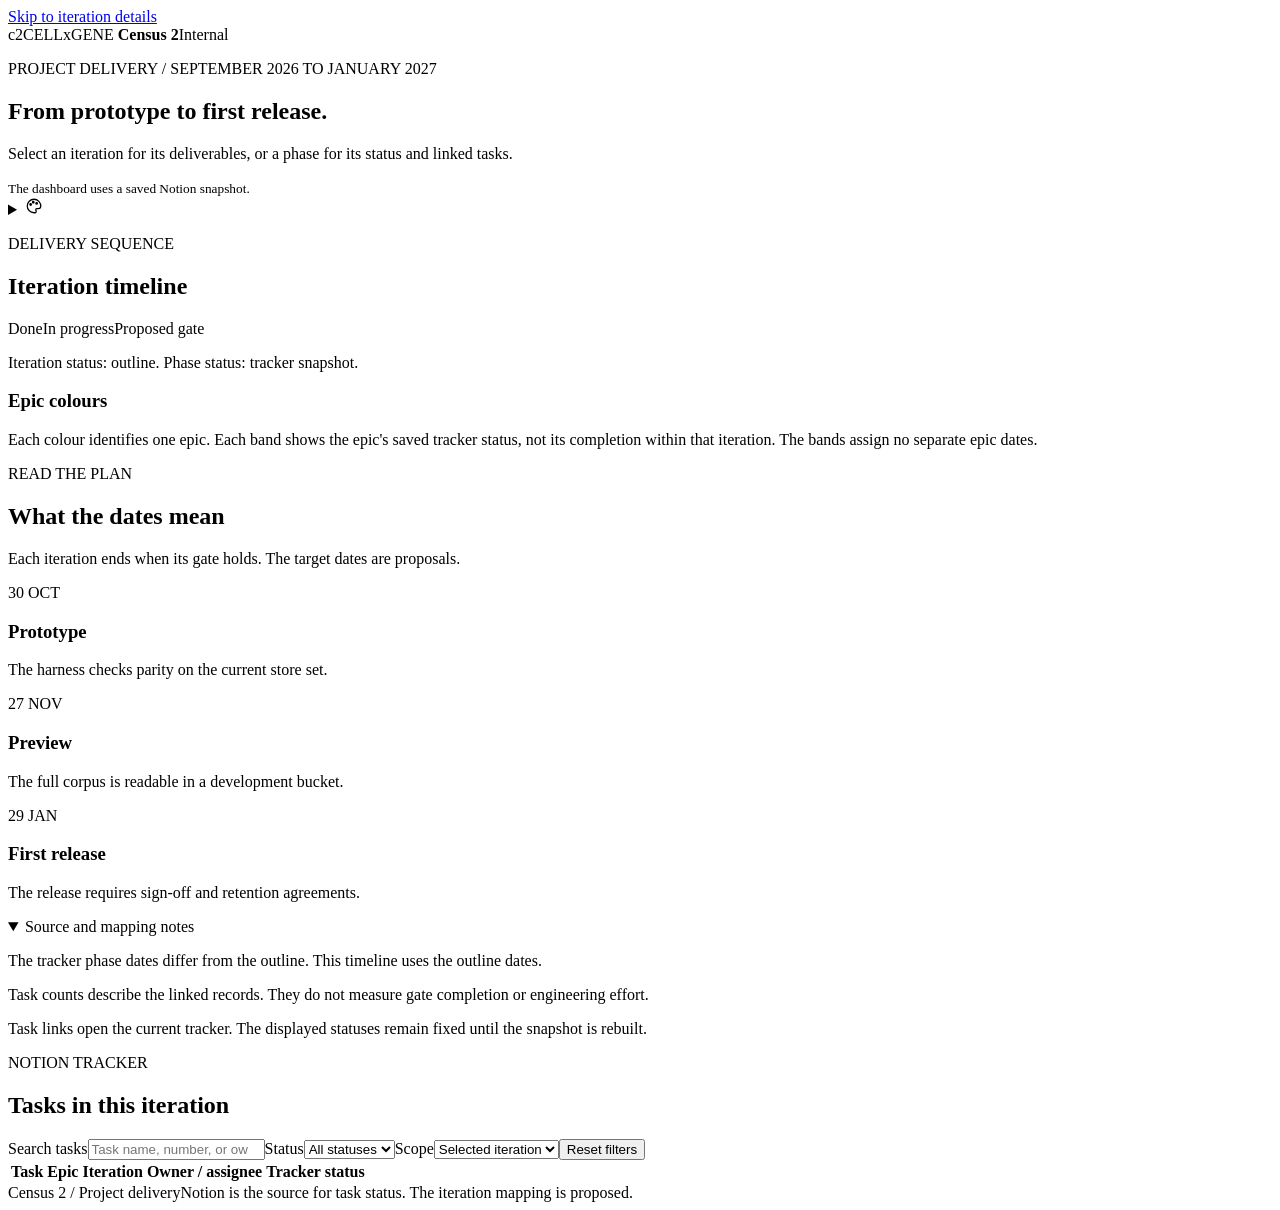
==== dashboard/template.html @ 2c7ff490 "Use icons for phase statuses in the timeline" ====
<!doctype html>
<html lang="en" data-theme="midnight">
<head>
  <meta charset="utf-8">
  <meta name="viewport" content="width=device-width, initial-scale=1">
  <meta name="color-scheme" content="light dark">
  <title>Census 2 | Project timeline</title>
  <style>/*__CSS__*/</style>
</head>
<body>
  <a class="skip" href="#iteration-detail">Skip to iteration details</a>
  <header class="topbar">
    <div class="brand"><span class="brand-mark" aria-hidden="true">c2</span><span>CELLxGENE <b>Census 2</b></span><span class="internal">Internal</span></div>
    <nav aria-label="Project sources" id="source-links"></nav>
  </header>
  <main>
    <section class="intro">
      <div><p class="eyebrow">PROJECT DELIVERY / SEPTEMBER 2026 TO JANUARY 2027</p><h1>From prototype to first release.</h1><p class="lede">Select an iteration for its deliverables, or a phase for its status and linked tasks.</p></div>
      <div class="snapshot"><span class="snapshot-dot"></span><div><strong id="snapshot-date"></strong><small id="snapshot-age">The dashboard uses a saved Notion snapshot.</small></div></div>
    </section>
    <details class="appearance-settings">
      <summary aria-label="Colour settings" title="Colour settings"><svg width="18" height="18" viewBox="0 0 24 24" fill="none" stroke="currentColor" stroke-width="1.7" aria-hidden="true"><path d="M12 3a9 9 0 1 0 0 18h1a2 2 0 0 0 1.6-3.2 1.5 1.5 0 0 1 1.2-2.4H18a3 3 0 0 0 3-3A9 9 0 0 0 12 3Z"/><circle cx="7.5" cy="10" r="1"/><circle cx="11" cy="7" r="1"/><circle cx="15.5" cy="8.5" r="1"/></svg></summary>
      <div class="appearance-controls">
        <div class="theme-toolbar"><div class="palette-controls" role="group" aria-label="Dashboard theme"><span class="palette-label">Dashboard theme</span><div id="theme-options"></div></div><p id="theme-description" aria-live="polite"></p></div>
        <div class="palette-toolbar"><div class="palette-controls" role="group" aria-label="Epic colours"><span class="palette-label">Epic colours</span><div id="palette-options"></div></div><p id="palette-description" aria-live="polite"></p></div>
      </div>
    </details>
    <div class="summary" id="summary"></div>
    <section class="timeline-panel" aria-labelledby="timeline-heading">
      <div class="section-heading"><div><p class="eyebrow">DELIVERY SEQUENCE</p><h2 id="timeline-heading">Iteration timeline</h2></div><div class="legend"><span><i class="dot done"></i>Done</span><span><i class="dot current"></i>In progress</span><span><i class="diamond"></i>Proposed gate</span></div></div>
      <div class="phase-status-key" id="phase-status-key" aria-label="Phase status icons"></div>
      <div class="timeline-scroll"><div class="timeline" id="timeline"></div></div>
      <div class="timeline-foot"><p id="schedule-note"></p><span>Iteration status: outline. Phase status: tracker snapshot.</span></div>
      <div class="epic-key"><h3>Epic colours</h3><p>Each colour identifies one epic. Each band shows the epic's saved tracker status, not its completion within that iteration. The bands assign no separate epic dates.</p><div id="epic-legend" class="epic-legend" aria-label="Epic colour legend"></div></div>
    </section>
    <div class="workspace">
      <section class="detail-panel" id="iteration-detail" tabindex="-1" aria-labelledby="detail-title"></section>
      <aside class="context-panel" aria-labelledby="context-title">
        <p class="eyebrow">READ THE PLAN</p><h2 id="context-title">What the dates mean</h2>
        <p>Each iteration ends when its gate holds. The target dates are proposals.</p>
        <div class="checkpoint"><span class="checkpoint-date">30 OCT</span><div><h3>Prototype</h3><p>The harness checks parity on the current store set.</p></div></div>
        <div class="checkpoint"><span class="checkpoint-date">27 NOV</span><div><h3>Preview</h3><p>The full corpus is readable in a development bucket.</p></div></div>
        <div class="checkpoint"><span class="checkpoint-date">29 JAN</span><div><h3>First release</h3><p>The release requires sign-off and retention agreements.</p></div></div>
        <details open class="source-note"><summary>Source and mapping notes</summary><p id="mapping-note"></p><p>The tracker phase dates differ from the outline. This timeline uses the outline dates.</p><p>Task counts describe the linked records. They do not measure gate completion or engineering effort.</p><p>Task links open the current tracker. The displayed statuses remain fixed until the snapshot is rebuilt.</p></details>
      </aside>
    </div>
    <section class="task-panel" aria-labelledby="tasks-heading">
      <div class="section-heading"><div><p class="eyebrow">NOTION TRACKER</p><h2 id="tasks-heading">Tasks in this iteration</h2></div><span id="task-count" class="count" aria-live="polite"></span></div>
      <div class="filters"><label class="search">Search tasks<input type="search" id="search" placeholder="Task name, number, or owner"></label><label>Status<select id="status"><option value="all">All statuses</option><option>Done</option><option>In Progress</option><option>In Review</option><option>Backlog</option></select></label><label>Scope<select id="scope"><option value="selection">Selected iteration</option><option value="all">All iterations</option></select></label><button type="button" id="reset">Reset filters</button></div>
      <div class="table-scroll"><table><thead><tr><th scope="col">Task</th><th scope="col">Epic</th><th scope="col">Iteration</th><th scope="col">Owner / assignee</th><th scope="col">Tracker status</th></tr></thead><tbody id="tasks"></tbody></table></div>
      <p id="empty" class="empty" hidden>No tasks match these filters.</p>
    </section>
    <footer><span>Census 2 / Project delivery</span><span>Notion is the source for task status. The iteration mapping is proposed.</span></footer>
  </main>
  <dialog id="phase-drawer" class="phase-drawer" aria-labelledby="phase-title">
    <div class="drawer-header"><span class="eyebrow">PHASE DETAILS</span><button type="button" id="close-phase" aria-label="Close phase details" title="Close phase details" autofocus>×</button></div>
    <div id="phase-detail" class="drawer-body"></div>
  </dialog>
  <noscript><p class="empty">Enable JavaScript to use the timeline. Read the linked presentation outline in Notion for the plan.</p></noscript>
  <script type="application/json" id="project-data">/*__DATA__*/</script>
  <script type="application/json" id="palette-data">/*__PALETTES__*/</script>
  <script>/*__SCRIPT__*/</script>
</body>
</html>
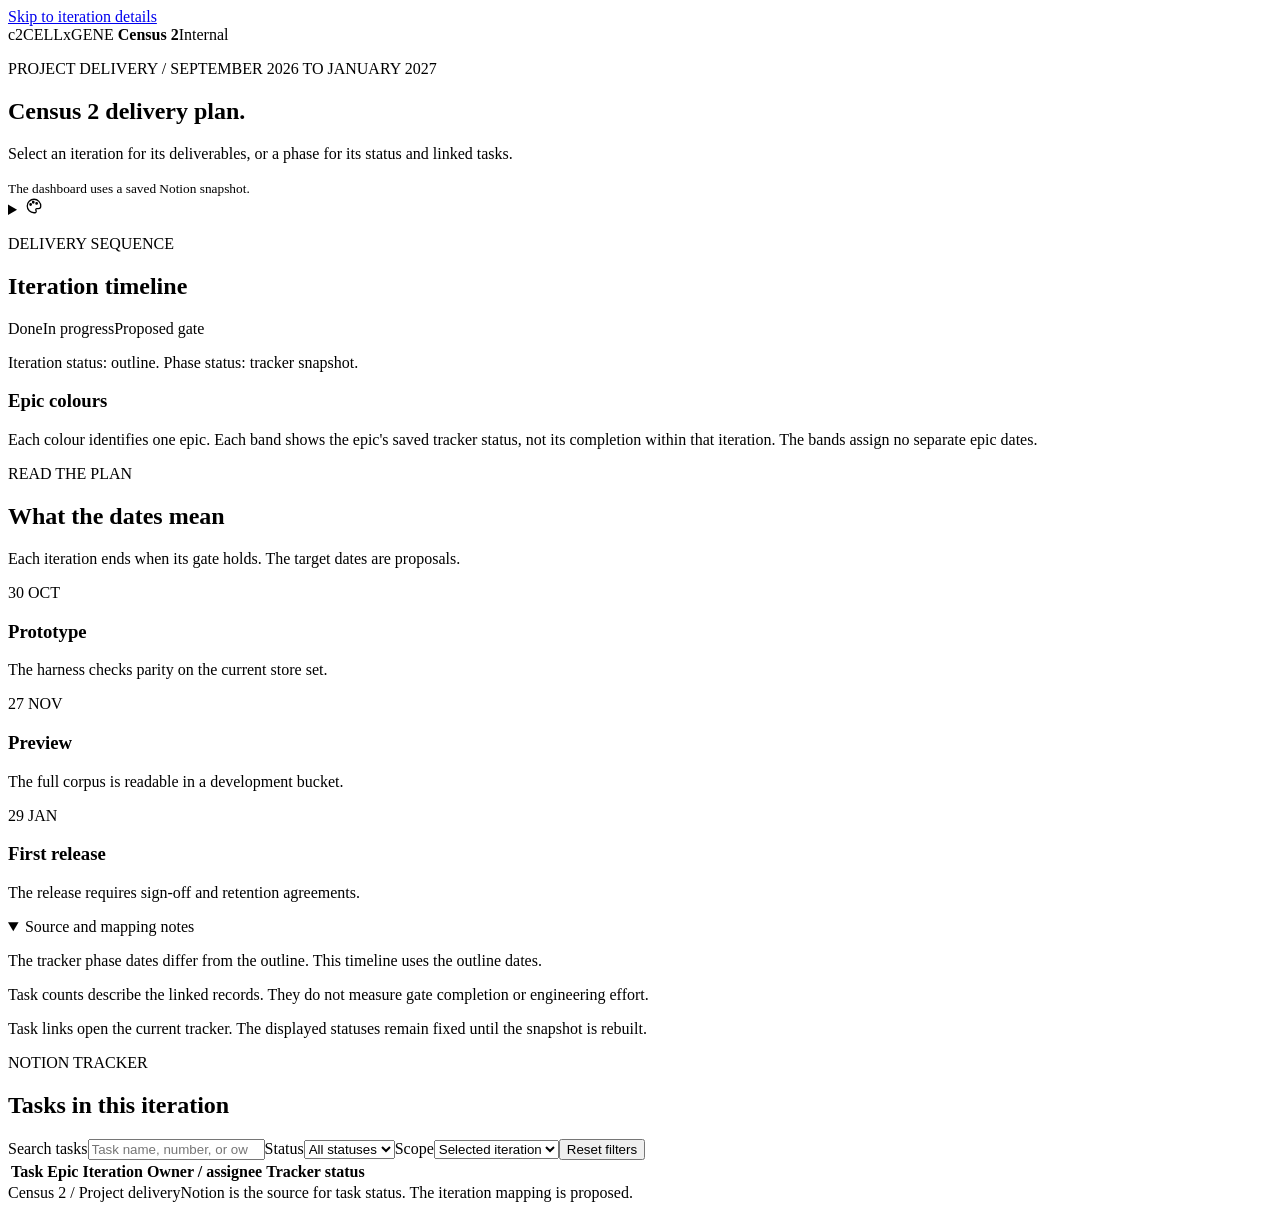
==== commit 327fab50: "Use a flat square-edged dashboard layout" ====
--- a/dashboard/template.html
+++ b/dashboard/template.html
@@ -15,7 +15,7 @@
   </header>
   <main>
     <section class="intro">
-      <div><p class="eyebrow">PROJECT DELIVERY / SEPTEMBER 2026 TO JANUARY 2027</p><h1>From prototype to first release.</h1><p class="lede">Select an iteration for its deliverables, or a phase for its status and linked tasks.</p></div>
+      <div><p class="eyebrow">PROJECT DELIVERY / SEPTEMBER 2026 TO JANUARY 2027</p><h1>Census 2 delivery plan.</h1><p class="lede">Select an iteration for its deliverables, or a phase for its status and linked tasks.</p></div>
       <div class="snapshot"><span class="snapshot-dot"></span><div><strong id="snapshot-date"></strong><small id="snapshot-age">The dashboard uses a saved Notion snapshot.</small></div></div>
     </section>
     <details class="appearance-settings">
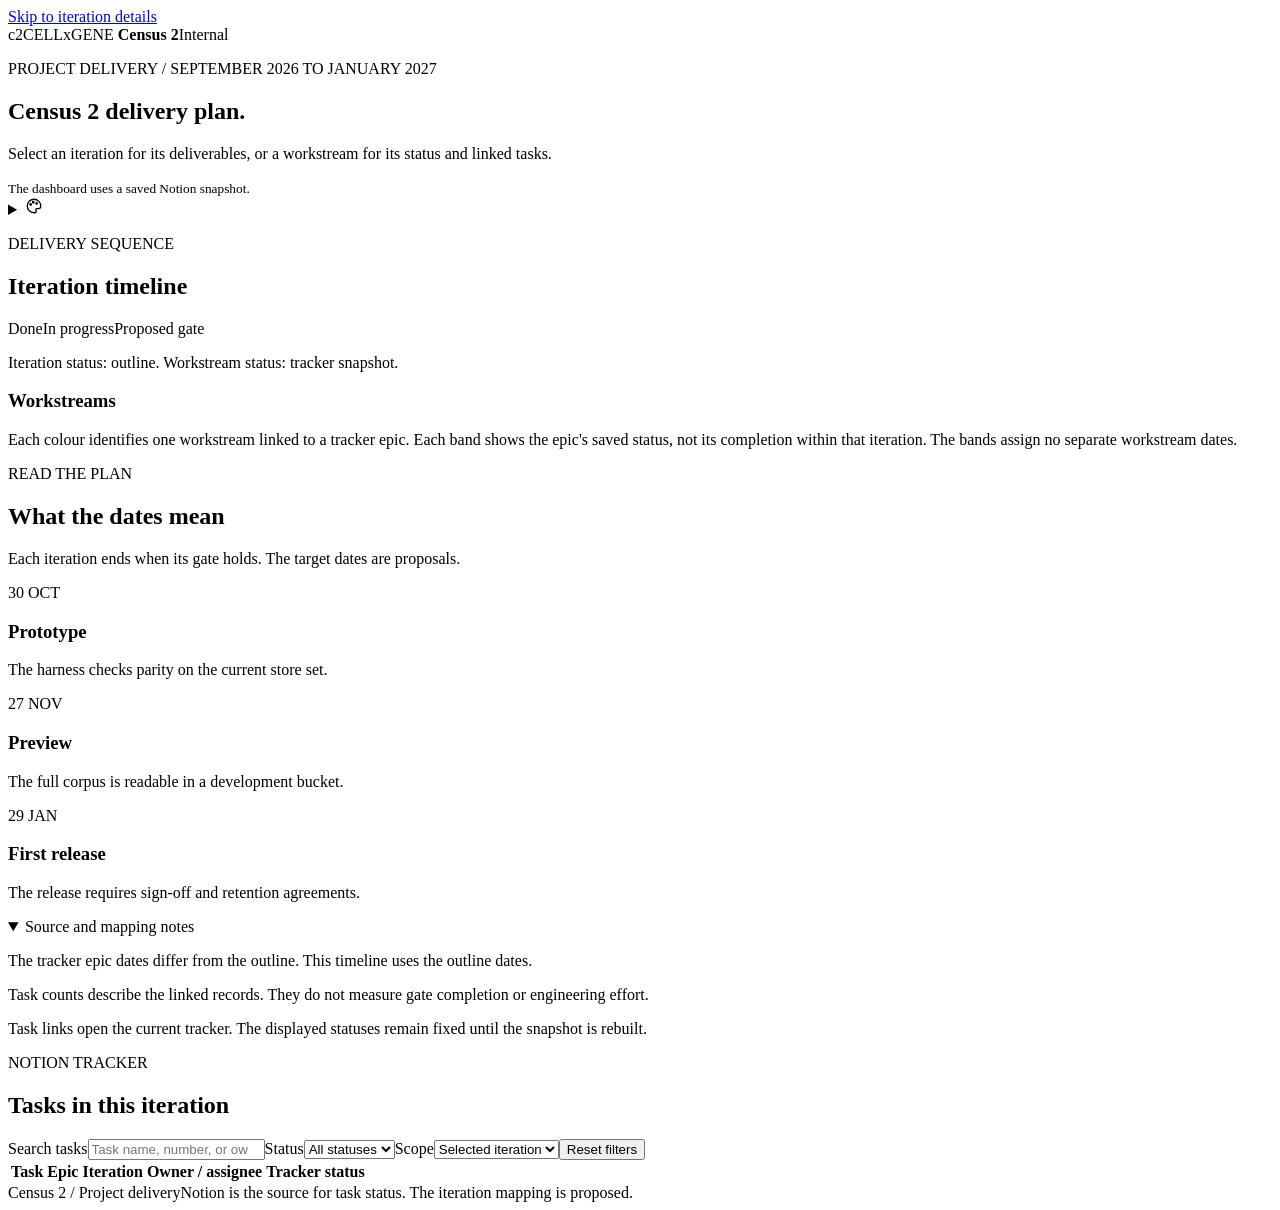
==== commit f22e4cf3: "Name dashboard bands as workstreams" ====
--- a/dashboard/template.html
+++ b/dashboard/template.html
@@ -15,23 +15,23 @@
   </header>
   <main>
     <section class="intro">
-      <div><p class="eyebrow">PROJECT DELIVERY / SEPTEMBER 2026 TO JANUARY 2027</p><h1>Census 2 delivery plan.</h1><p class="lede">Select an iteration for its deliverables, or a phase for its status and linked tasks.</p></div>
+      <div><p class="eyebrow">PROJECT DELIVERY / SEPTEMBER 2026 TO JANUARY 2027</p><h1>Census 2 delivery plan.</h1><p class="lede">Select an iteration for its deliverables, or a workstream for its status and linked tasks.</p></div>
       <div class="snapshot"><span class="snapshot-dot"></span><div><strong id="snapshot-date"></strong><small id="snapshot-age">The dashboard uses a saved Notion snapshot.</small></div></div>
     </section>
     <details class="appearance-settings">
       <summary aria-label="Colour settings" title="Colour settings"><svg width="18" height="18" viewBox="0 0 24 24" fill="none" stroke="currentColor" stroke-width="1.7" aria-hidden="true"><path d="M12 3a9 9 0 1 0 0 18h1a2 2 0 0 0 1.6-3.2 1.5 1.5 0 0 1 1.2-2.4H18a3 3 0 0 0 3-3A9 9 0 0 0 12 3Z"/><circle cx="7.5" cy="10" r="1"/><circle cx="11" cy="7" r="1"/><circle cx="15.5" cy="8.5" r="1"/></svg></summary>
       <div class="appearance-controls">
         <div class="theme-toolbar"><div class="palette-controls" role="group" aria-label="Dashboard theme"><span class="palette-label">Dashboard theme</span><div id="theme-options"></div></div><p id="theme-description" aria-live="polite"></p></div>
-        <div class="palette-toolbar"><div class="palette-controls" role="group" aria-label="Epic colours"><span class="palette-label">Epic colours</span><div id="palette-options"></div></div><p id="palette-description" aria-live="polite"></p></div>
+        <div class="palette-toolbar"><div class="palette-controls" role="group" aria-label="Workstream colours"><span class="palette-label">Workstream colours</span><div id="palette-options"></div></div><p id="palette-description" aria-live="polite"></p></div>
       </div>
     </details>
     <div class="summary" id="summary"></div>
     <section class="timeline-panel" aria-labelledby="timeline-heading">
       <div class="section-heading"><div><p class="eyebrow">DELIVERY SEQUENCE</p><h2 id="timeline-heading">Iteration timeline</h2></div><div class="legend"><span><i class="dot done"></i>Done</span><span><i class="dot current"></i>In progress</span><span><i class="diamond"></i>Proposed gate</span></div></div>
-      <div class="phase-status-key" id="phase-status-key" aria-label="Phase status icons"></div>
+      <div class="workstream-status-key" id="workstream-status-key" aria-label="Workstream status icons"></div>
       <div class="timeline-scroll"><div class="timeline" id="timeline"></div></div>
-      <div class="timeline-foot"><p id="schedule-note"></p><span>Iteration status: outline. Phase status: tracker snapshot.</span></div>
-      <div class="epic-key"><h3>Epic colours</h3><p>Each colour identifies one epic. Each band shows the epic's saved tracker status, not its completion within that iteration. The bands assign no separate epic dates.</p><div id="epic-legend" class="epic-legend" aria-label="Epic colour legend"></div></div>
+      <div class="timeline-foot"><p id="schedule-note"></p><span>Iteration status: outline. Workstream status: tracker snapshot.</span></div>
+      <div class="epic-key"><h3>Workstreams</h3><p>Each colour identifies one workstream linked to a tracker epic. Each band shows the epic's saved status, not its completion within that iteration. The bands assign no separate workstream dates.</p><div id="epic-legend" class="epic-legend" aria-label="Workstream colour legend"></div></div>
     </section>
     <div class="workspace">
       <section class="detail-panel" id="iteration-detail" tabindex="-1" aria-labelledby="detail-title"></section>
@@ -41,7 +41,7 @@
         <div class="checkpoint"><span class="checkpoint-date">30 OCT</span><div><h3>Prototype</h3><p>The harness checks parity on the current store set.</p></div></div>
         <div class="checkpoint"><span class="checkpoint-date">27 NOV</span><div><h3>Preview</h3><p>The full corpus is readable in a development bucket.</p></div></div>
         <div class="checkpoint"><span class="checkpoint-date">29 JAN</span><div><h3>First release</h3><p>The release requires sign-off and retention agreements.</p></div></div>
-        <details open class="source-note"><summary>Source and mapping notes</summary><p id="mapping-note"></p><p>The tracker phase dates differ from the outline. This timeline uses the outline dates.</p><p>Task counts describe the linked records. They do not measure gate completion or engineering effort.</p><p>Task links open the current tracker. The displayed statuses remain fixed until the snapshot is rebuilt.</p></details>
+        <details open class="source-note"><summary>Source and mapping notes</summary><p id="mapping-note"></p><p>The tracker epic dates differ from the outline. This timeline uses the outline dates.</p><p>Task counts describe the linked records. They do not measure gate completion or engineering effort.</p><p>Task links open the current tracker. The displayed statuses remain fixed until the snapshot is rebuilt.</p></details>
       </aside>
     </div>
     <section class="task-panel" aria-labelledby="tasks-heading">
@@ -52,9 +52,9 @@
     </section>
     <footer><span>Census 2 / Project delivery</span><span>Notion is the source for task status. The iteration mapping is proposed.</span></footer>
   </main>
-  <dialog id="phase-drawer" class="phase-drawer" aria-labelledby="phase-title">
-    <div class="drawer-header"><span class="eyebrow">PHASE DETAILS</span><button type="button" id="close-phase" aria-label="Close phase details" title="Close phase details" autofocus>×</button></div>
-    <div id="phase-detail" class="drawer-body"></div>
+  <dialog id="workstream-drawer" class="workstream-drawer" aria-labelledby="workstream-title">
+    <div class="drawer-header"><span class="eyebrow">WORKSTREAM DETAILS</span><button type="button" id="close-workstream" aria-label="Close workstream details" title="Close workstream details" autofocus>×</button></div>
+    <div id="workstream-detail" class="drawer-body"></div>
   </dialog>
   <noscript><p class="empty">Enable JavaScript to use the timeline. Read the linked presentation outline in Notion for the plan.</p></noscript>
   <script type="application/json" id="project-data">/*__DATA__*/</script>
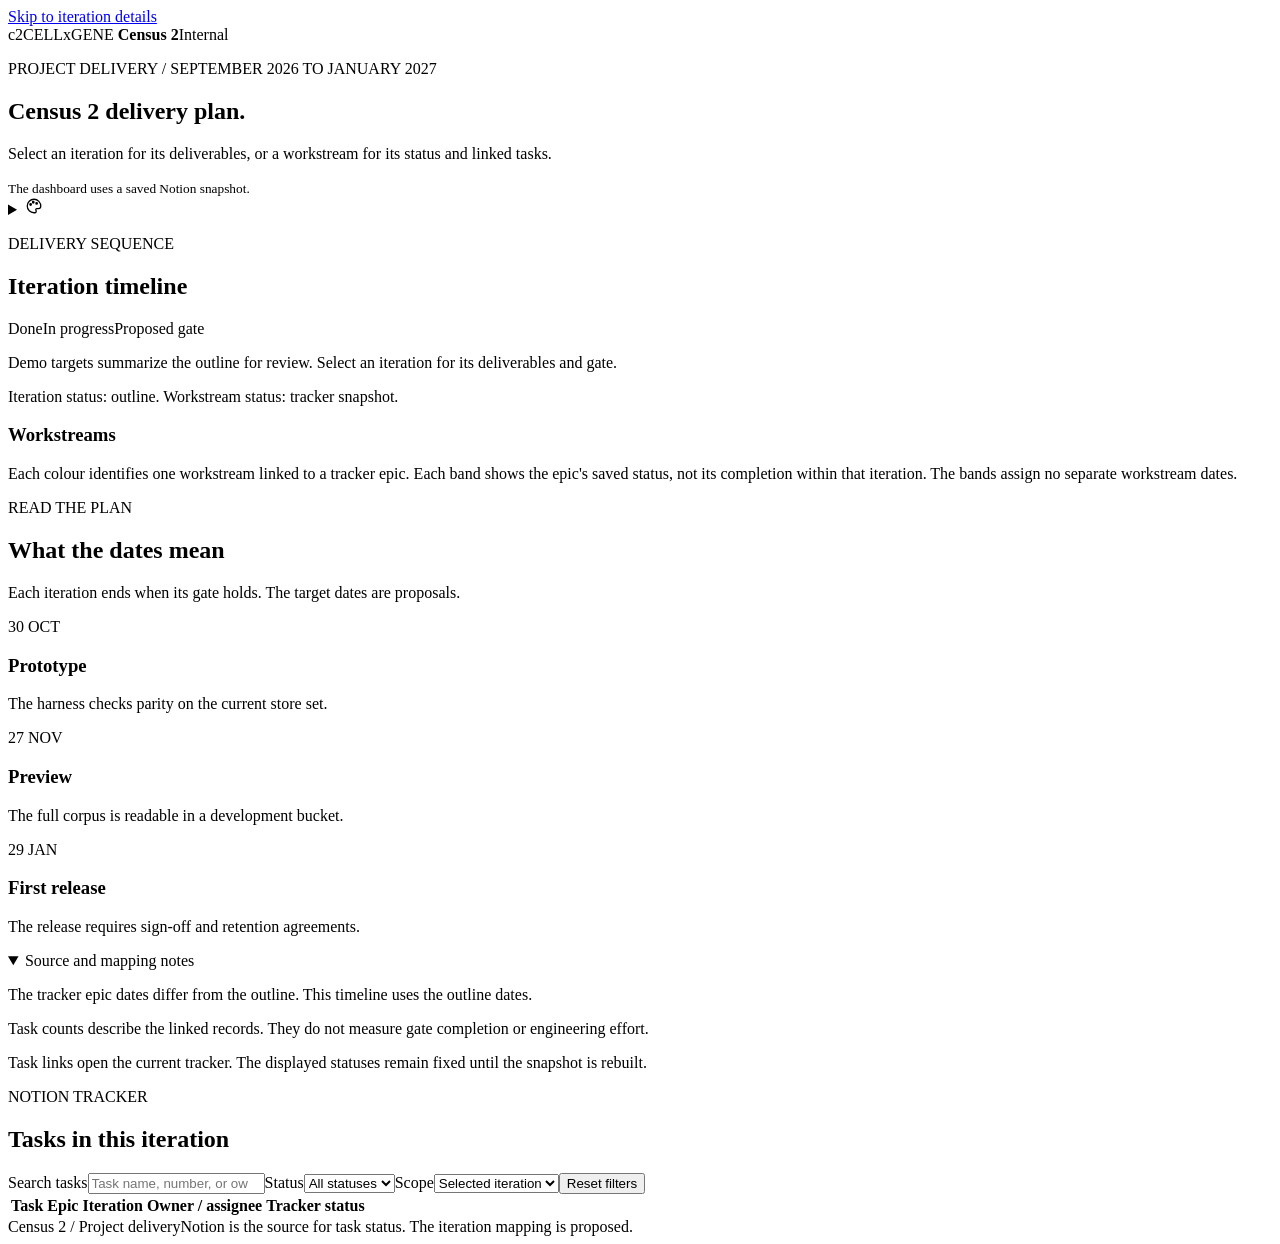
==== commit 87025deb: "Show iteration deliverables and proposed demos" ====
--- a/dashboard/template.html
+++ b/dashboard/template.html
@@ -5,6 +5,7 @@
   <meta name="viewport" content="width=device-width, initial-scale=1">
   <meta name="color-scheme" content="light dark">
   <title>Census 2 | Project timeline</title>
+  <link rel="icon" type="image/svg+xml" sizes="any" href="/*__FAVICON__*/">
   <style>/*__CSS__*/</style>
 </head>
 <body>
@@ -30,7 +31,7 @@
       <div class="section-heading"><div><p class="eyebrow">DELIVERY SEQUENCE</p><h2 id="timeline-heading">Iteration timeline</h2></div><div class="legend"><span><i class="dot done"></i>Done</span><span><i class="dot current"></i>In progress</span><span><i class="diamond"></i>Proposed gate</span></div></div>
       <div class="workstream-status-key" id="workstream-status-key" aria-label="Workstream status icons"></div>
       <div class="timeline-scroll"><div class="timeline" id="timeline"></div></div>
-      <div class="timeline-foot"><p id="schedule-note"></p><span>Iteration status: outline. Workstream status: tracker snapshot.</span></div>
+      <div class="timeline-foot"><div><p id="schedule-note"></p><p>Demo targets summarize the outline for review. Select an iteration for its deliverables and gate.</p></div><span>Iteration status: outline. Workstream status: tracker snapshot.</span></div>
       <div class="epic-key"><h3>Workstreams</h3><p>Each colour identifies one workstream linked to a tracker epic. Each band shows the epic's saved status, not its completion within that iteration. The bands assign no separate workstream dates.</p><div id="epic-legend" class="epic-legend" aria-label="Workstream colour legend"></div></div>
     </section>
     <div class="workspace">
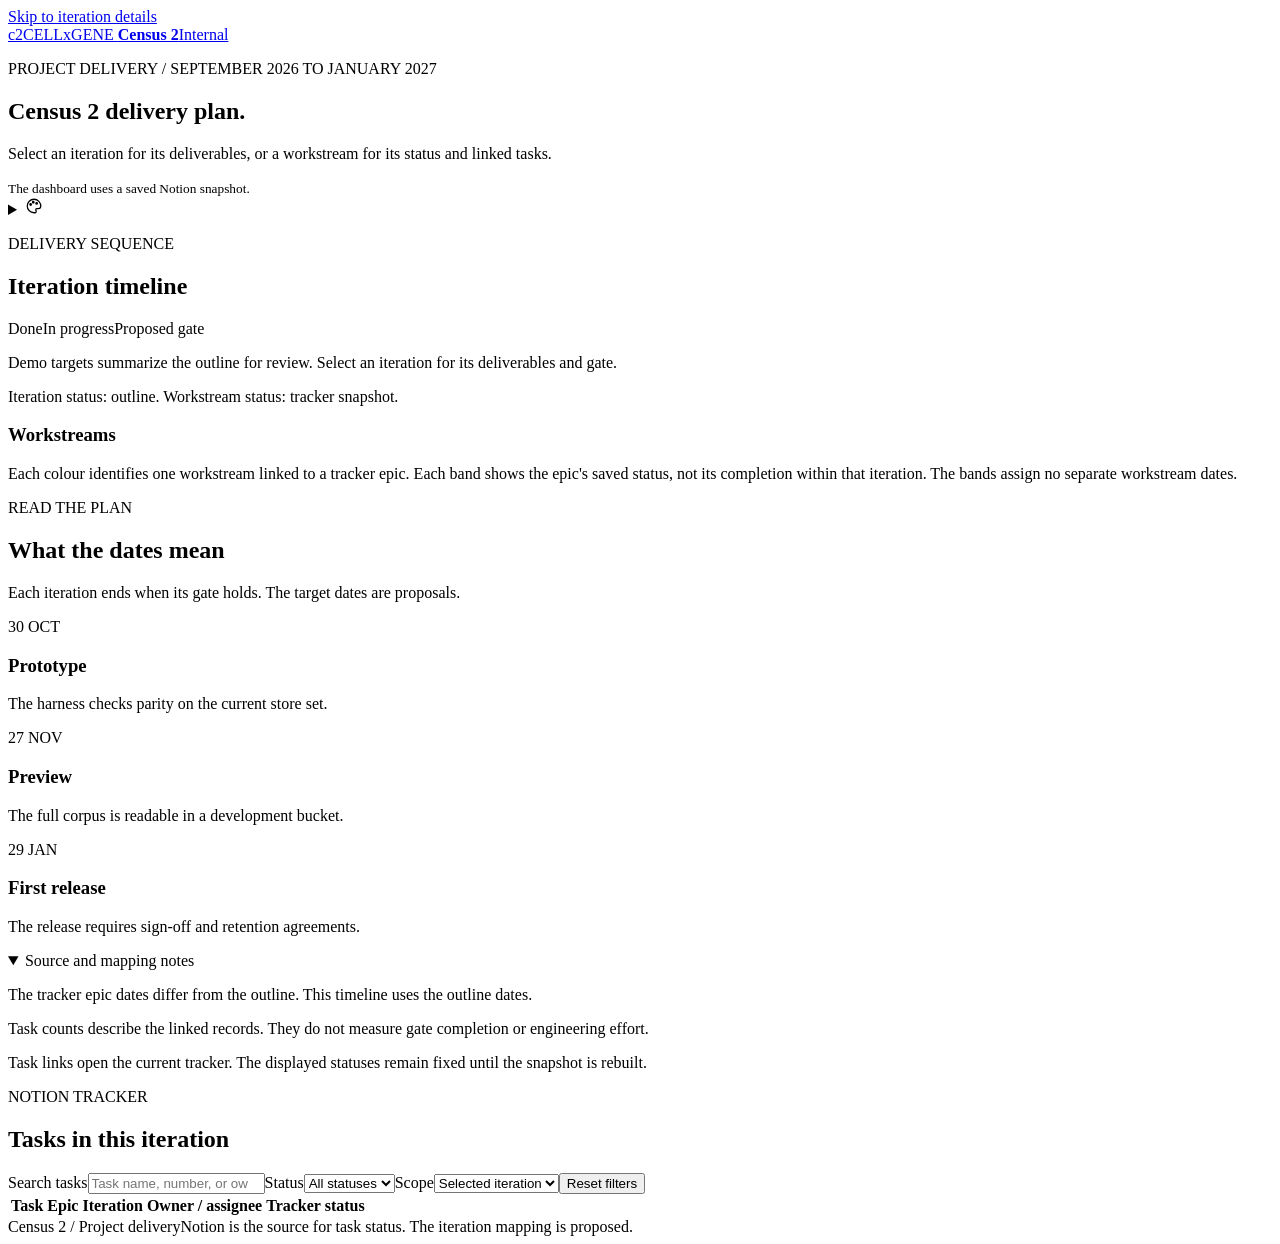
==== commit ed42a2f8: "Make dashboard header reset the home view" ====
--- a/dashboard/template.html
+++ b/dashboard/template.html
@@ -11,7 +11,7 @@
 <body>
   <a class="skip" href="#iteration-detail">Skip to iteration details</a>
   <header class="topbar">
-    <div class="brand"><span class="brand-mark" aria-hidden="true">c2</span><span>CELLxGENE <b>Census 2</b></span><span class="internal">Internal</span></div>
+    <a class="brand" id="dashboard-home" href="#" aria-label="Census 2 home — reset dashboard view" title="Home — reset dashboard view"><span class="brand-mark" aria-hidden="true">c2</span><span>CELLxGENE <b>Census 2</b></span><span class="internal">Internal</span></a>
     <nav aria-label="Project sources" id="source-links"></nav>
   </header>
   <main>
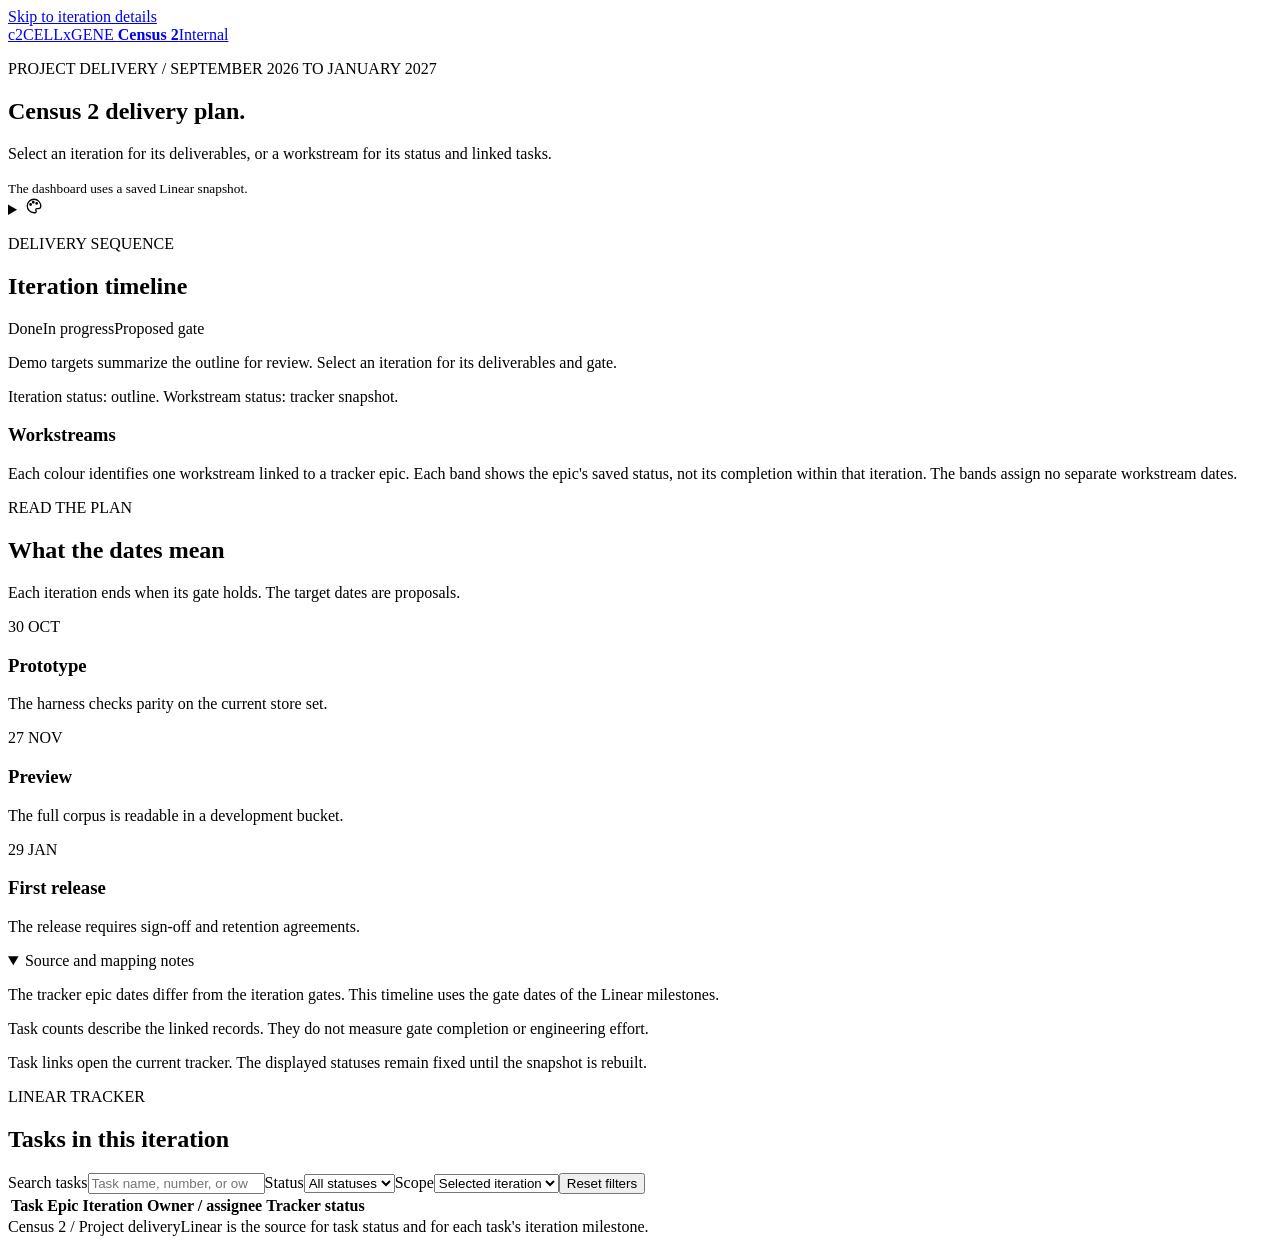
==== commit 5535e0c8: "Refresh the project dashboard from Linear The Census tracker moved from Notion to the Linear project" ====
--- a/dashboard/template.html
+++ b/dashboard/template.html
@@ -17,7 +17,7 @@
   <main>
     <section class="intro">
       <div><p class="eyebrow">PROJECT DELIVERY / SEPTEMBER 2026 TO JANUARY 2027</p><h1>Census 2 delivery plan.</h1><p class="lede">Select an iteration for its deliverables, or a workstream for its status and linked tasks.</p></div>
-      <div class="snapshot"><span class="snapshot-dot"></span><div><strong id="snapshot-date"></strong><small id="snapshot-age">The dashboard uses a saved Notion snapshot.</small></div></div>
+      <div class="snapshot"><span class="snapshot-dot"></span><div><strong id="snapshot-date"></strong><small id="snapshot-age">The dashboard uses a saved Linear snapshot.</small></div></div>
     </section>
     <details class="appearance-settings">
       <summary aria-label="Colour settings" title="Colour settings"><svg width="18" height="18" viewBox="0 0 24 24" fill="none" stroke="currentColor" stroke-width="1.7" aria-hidden="true"><path d="M12 3a9 9 0 1 0 0 18h1a2 2 0 0 0 1.6-3.2 1.5 1.5 0 0 1 1.2-2.4H18a3 3 0 0 0 3-3A9 9 0 0 0 12 3Z"/><circle cx="7.5" cy="10" r="1"/><circle cx="11" cy="7" r="1"/><circle cx="15.5" cy="8.5" r="1"/></svg></summary>
@@ -42,16 +42,16 @@
         <div class="checkpoint"><span class="checkpoint-date">30 OCT</span><div><h3>Prototype</h3><p>The harness checks parity on the current store set.</p></div></div>
         <div class="checkpoint"><span class="checkpoint-date">27 NOV</span><div><h3>Preview</h3><p>The full corpus is readable in a development bucket.</p></div></div>
         <div class="checkpoint"><span class="checkpoint-date">29 JAN</span><div><h3>First release</h3><p>The release requires sign-off and retention agreements.</p></div></div>
-        <details open class="source-note"><summary>Source and mapping notes</summary><p id="mapping-note"></p><p>The tracker epic dates differ from the outline. This timeline uses the outline dates.</p><p>Task counts describe the linked records. They do not measure gate completion or engineering effort.</p><p>Task links open the current tracker. The displayed statuses remain fixed until the snapshot is rebuilt.</p></details>
+        <details open class="source-note"><summary>Source and mapping notes</summary><p id="mapping-note"></p><p>The tracker epic dates differ from the iteration gates. This timeline uses the gate dates of the Linear milestones.</p><p>Task counts describe the linked records. They do not measure gate completion or engineering effort.</p><p>Task links open the current tracker. The displayed statuses remain fixed until the snapshot is rebuilt.</p></details>
       </aside>
     </div>
     <section class="task-panel" aria-labelledby="tasks-heading">
-      <div class="section-heading"><div><p class="eyebrow">NOTION TRACKER</p><h2 id="tasks-heading">Tasks in this iteration</h2></div><span id="task-count" class="count" aria-live="polite"></span></div>
+      <div class="section-heading"><div><p class="eyebrow">LINEAR TRACKER</p><h2 id="tasks-heading">Tasks in this iteration</h2></div><span id="task-count" class="count" aria-live="polite"></span></div>
       <div class="filters"><label class="search">Search tasks<input type="search" id="search" placeholder="Task name, number, or owner"></label><label>Status<select id="status"><option value="all">All statuses</option><option>Done</option><option>In Progress</option><option>In Review</option><option>Backlog</option></select></label><label>Scope<select id="scope"><option value="selection">Selected iteration</option><option value="all">All iterations</option></select></label><button type="button" id="reset">Reset filters</button></div>
       <div class="table-scroll"><table><thead><tr><th scope="col">Task</th><th scope="col">Epic</th><th scope="col">Iteration</th><th scope="col">Owner / assignee</th><th scope="col">Tracker status</th></tr></thead><tbody id="tasks"></tbody></table></div>
       <p id="empty" class="empty" hidden>No tasks match these filters.</p>
     </section>
-    <footer><span>Census 2 / Project delivery</span><span>Notion is the source for task status. The iteration mapping is proposed.</span></footer>
+    <footer><span>Census 2 / Project delivery</span><span>Linear is the source for task status and for each task's iteration milestone.</span></footer>
   </main>
   <dialog id="workstream-drawer" class="workstream-drawer" aria-labelledby="workstream-title">
     <div class="drawer-header"><span class="eyebrow">WORKSTREAM DETAILS</span><button type="button" id="close-workstream" aria-label="Close workstream details" title="Close workstream details" autofocus>×</button></div>
